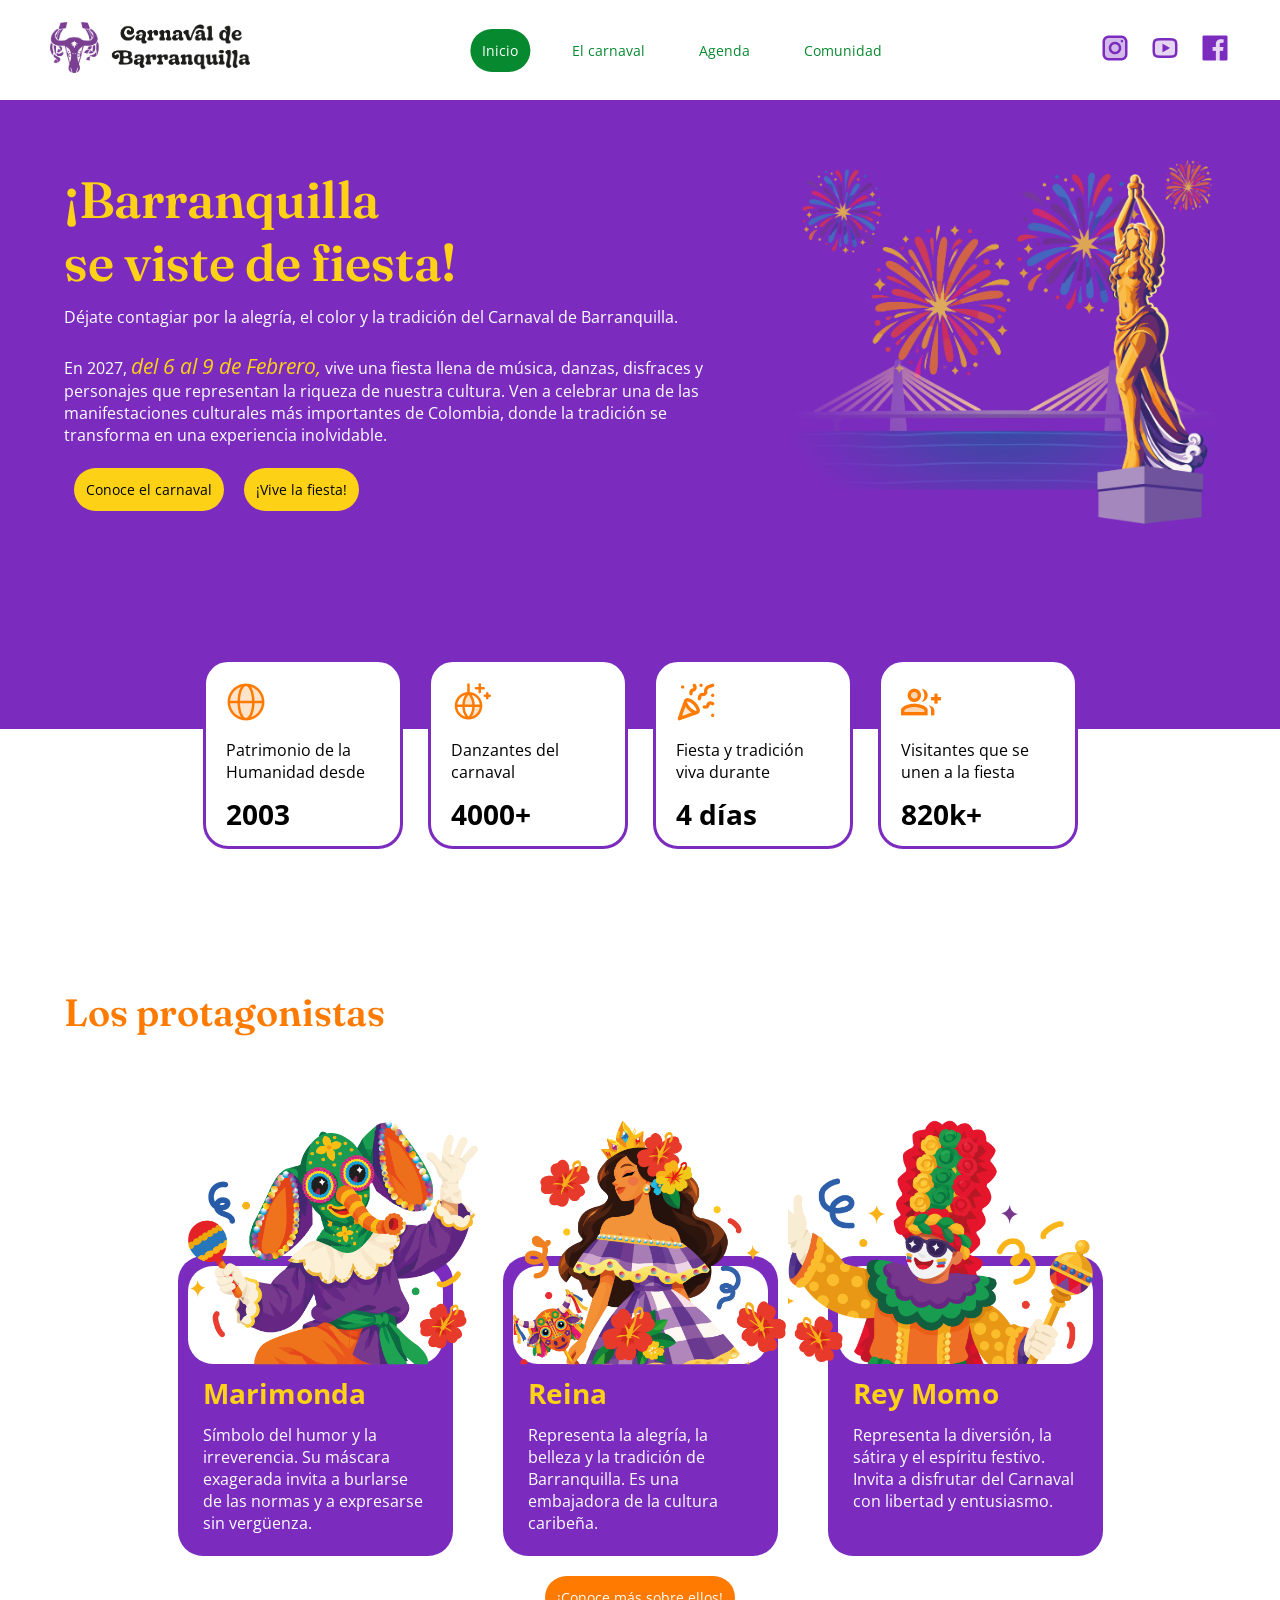
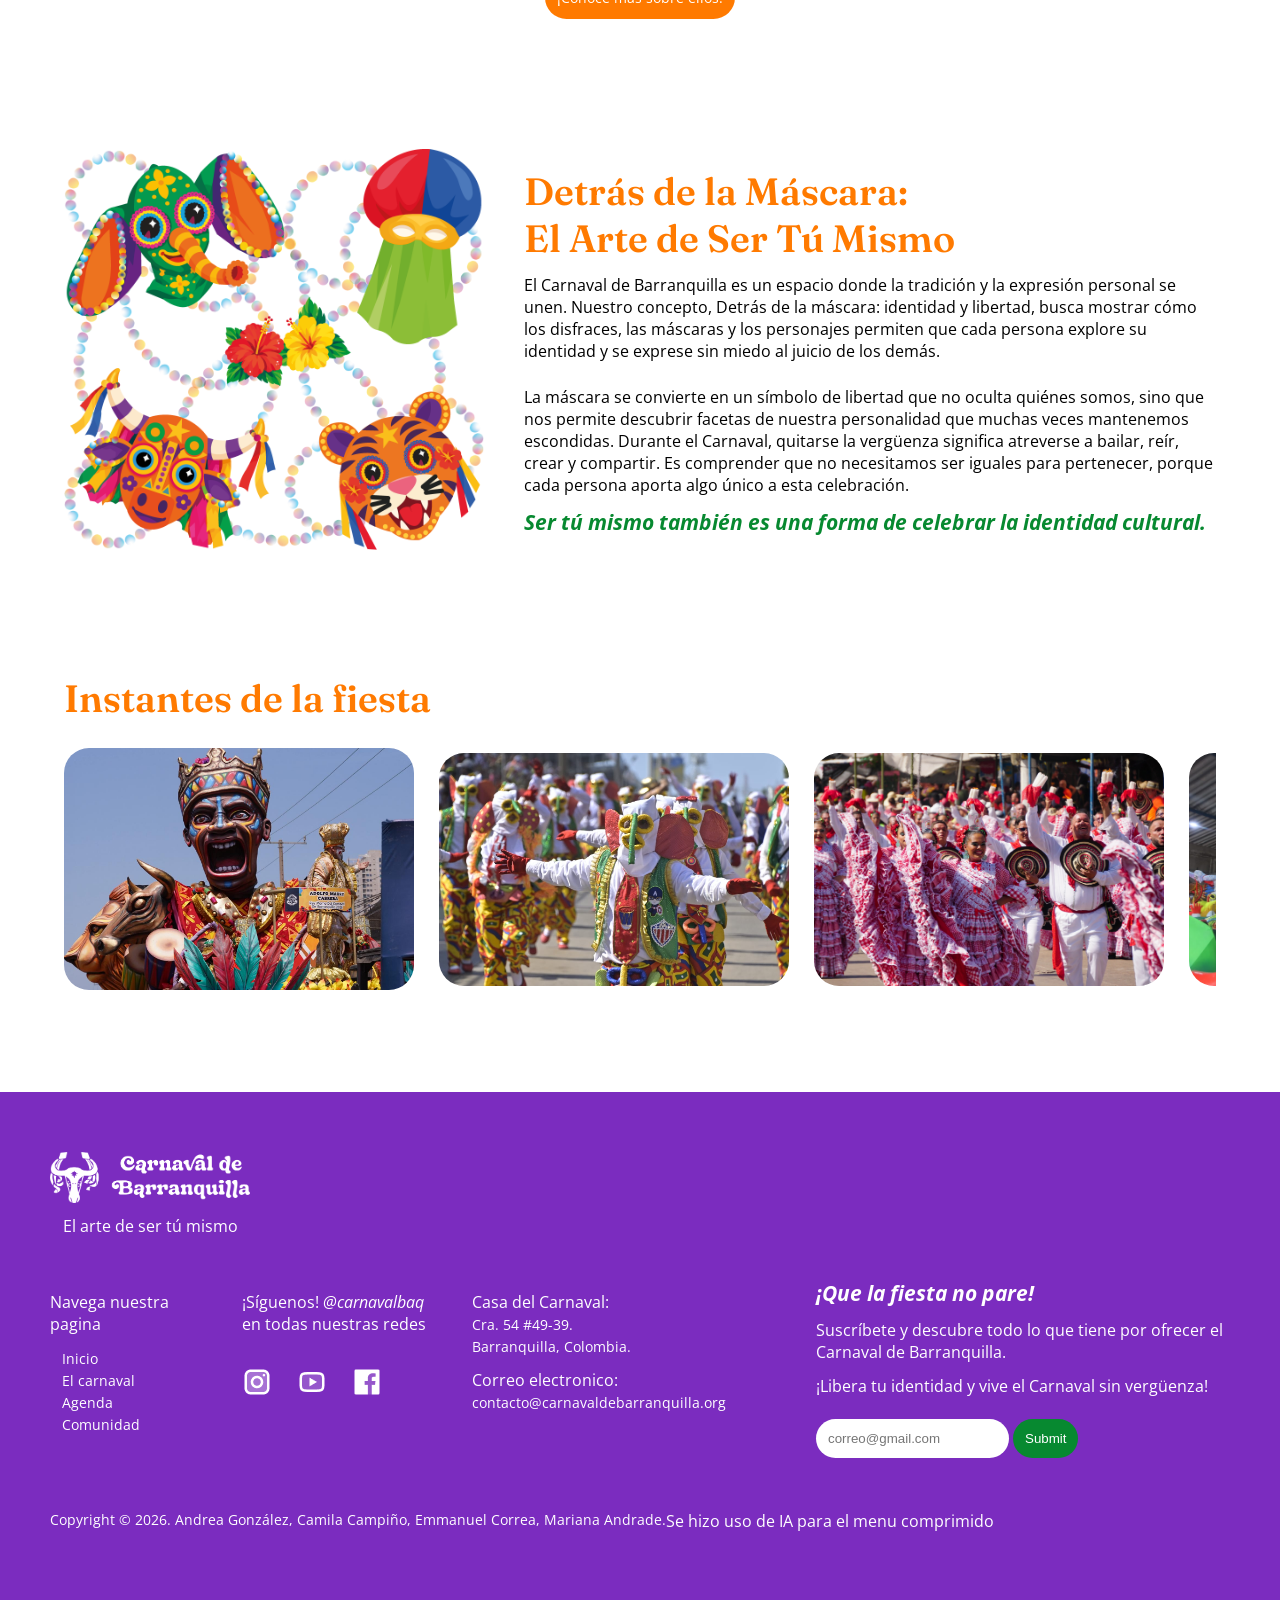
==== Carnaval_Barranquilla/index.html @ b98f7207 "Add files via upload" ====
<!DOCTYPE html>
<html lang="esp">
    <head>
        <meta charset="UTF-8">
        <meta name="viewport" content="width=device-width, initial-scale=1.0">
        <title>Inicio</title>
        <link rel="stylesheet" href="css/styles.css">
        <link rel="preconnect" href="https://fonts.googleapis.com">
        <link rel="stylesheet" href="https://fonts.googleapis.com/css2?family=Material+Symbols+Outlined"/>
        <link rel="preconnect" href="https://fonts.gstatic.com" crossorigin>
        <link href="https://fonts.googleapis.com/css2?family=Fraunces:ital,opsz,wght@0,9..144,100..900;1,9..144,100..900&display=swap" rel="stylesheet">
        <link href="https://fonts.googleapis.com/css2?family=Open+Sans:ital,wght@0,300..800;1,300..800&display=swap" rel="stylesheet">
    </head>

    <body>        
        <header>
            <nav>
                <div>
                    <img class="logo" src="resources/logo.png">
                </div>

                <input type="checkbox" id="menu-toggle" class="menu-checkbox">
                
                <label for="menu-toggle" class="boton_menu">
                    <span class="material-symbols-outlined">menu</span>
                </label>

                <div class="menu-contenido">
                    <div class="enlaces_nav">
                        <ul>
                            <li> <a class="boton_verde" href="index.html">Inicio</a> </li>
                            <li> <a class="boton_texto" href="carnaval.html">El carnaval</a> </li>
                            <li> <a class="boton_texto" href="agenda.html">Agenda</a> </li>
                            <li> <a class="boton_texto" href="comunidad.html">Comunidad</a> </li>
                        </ul>
                    </div>
                    <div class="redes">
                        <a href="https://www.instagram.com/carnavalbaq/?hl=en"> <img src="resources/iconos/icono_instagram.png"> </a>
                        <a href="https://www.youtube.com/channel/UC0_TnRxOqDR74NK70Dzixcg"> <img src="resources/iconos/icono_youtube.png"> </a>
                        <a href="https://www.facebook.com/carnavalbaq/?locale=es_LA"> <img src="resources/iconos/icono_facebook.png"> </a>
                    </div>
                </div>
            </nav>
        </header>

        <section class="principal_sec">
            <div class="base_sec">
                <div class="base_txt">
                    <h1>¡Barranquilla <br> se viste de fiesta!</h1>
                    <p>
                        Déjate contagiar por la alegría, el color y la tradición del Carnaval de Barranquilla.
                    </p>
                    <p>
                        En 2027, <span style="font-size: 21px; font-style: italic; color: #fcd116;">del 6 al 9 de Febrero,</span> vive una fiesta llena de música, danzas, disfraces y personajes que representan la
                        riqueza de nuestra cultura. Ven a celebrar una de las manifestaciones culturales más
                        importantes de Colombia, donde la tradición se transforma en una experiencia inolvidable.
                    </p>
                    <div class="botones">
                        <a class="boton_amarillo" href="carnaval.html">Conoce el carnaval</a>
                        <a class="boton_amarillo" href="agenda.html">¡Vive la fiesta!</a>
                    </div>
                </div>

                <div class="base_img">
                    <img src="resources/shakira.png" alt="">
                </div>
            </div>

            <div class="tarjetas_horizontal">
                <div class="tarjeta_pequeña">
                    <div>
                        <img src="resources/iconos/icono_mundo.png" alt="">
                        <p>Patrimonio de la Humanidad desde</p>
                        <h3>2003</h3>                            
                    </div>                        
                </div>

                <div class="tarjeta_pequeña">
                    <div>
                        <img src="resources/iconos/icono_baile.png" alt="">
                        <p>Danzantes del carnaval</p>
                        <h3>4000+</h3>
                    </div>
                </div>

                <div class="tarjeta_pequeña">
                    <div>
                        <img src="resources/iconos/icono_fiesta.png" alt="">
                        <p>Fiesta y tradición viva durante</p>
                        <h3>4 días</h3>
                    </div>
                </div>

                <div class="tarjeta_pequeña">
                    <div>
                        <img src="resources/iconos/icono_gente.png" alt="">
                        <p>Visitantes que se unen a la fiesta</p>
                        <h3>820k+</h3>
                    </div>
                </div>
            </div>
        </section>

        <section class="sec_protas">
            <div class="sec_tit">
                <h2>Los protagonistas</h2>
            </div>

            <div class="tarjetas_horizontal" style="gap: 50px;">
                <div class="tarjeta_personajep">
                    <div class="img_tp">
                        <img class="personajep" src="resources/marimonda.png" alt="">
                    </div>
                    <div class="txt_personajep">
                        <h3>Marimonda</h3>
                        <p>
                            Símbolo del humor y la irreverencia. Su máscara exagerada invita a 
                            burlarse de las normas y a expresarse sin vergüenza.
                        </p>                        
                    </div>
                </div>

                <div class="tarjeta_personajep">
                    <div class="img_tp">
                        <img class="personajep" src="resources/reina.png" alt="">
                    </div>
                    <div class="txt_personajep">
                        <h3>Reina</h3>
                        <p>
                            Representa la alegría, la belleza y la tradición de Barranquilla.
                            Es una embajadora de la cultura caribeña.
                        </p>                        
                    </div>
                </div>

                <div class="tarjeta_personajep">
                    <div class="img_tp" style="transform: scaleX(-1);">
                        <img class="personajep" src="resources/rey.png" alt="">
                    </div>
                    <div class="txt_personajep">
                        <h3>Rey Momo</h3>
                        <p>
                            Representa la diversión, la sátira y el espíritu festivo.
                            Invita a disfrutar del Carnaval con libertad y entusiasmo.
                        </p>                        
                    </div>
                </div>
            </div>

            <div class="botonesc">
                <a class="boton_naranja" href="carnaval.html#personajes">¡Conoce más sobre ellos!</a>
            </div>
        </section>

        <section>
            <div class="base_sec">
                <div class="base_img">
                    <img src="resources/mascaras.png" alt="">
                </div>
                <div class="base_txt">
                    <h2>Detrás de la Máscara: <br> El Arte de Ser Tú Mismo</h2>
                    <p>
                        El Carnaval de Barranquilla es un espacio donde la tradición y la expresión
                        personal se unen. Nuestro concepto, Detrás de la máscara: identidad y libertad,
                        busca mostrar cómo los disfraces, las máscaras y los personajes permiten que cada
                        persona explore su identidad y se exprese sin miedo al juicio de los demás.
                    </p>
                    <p>
                        La máscara se convierte en un símbolo de libertad que no oculta quiénes somos,
                        sino que nos permite descubrir facetas de nuestra personalidad que muchas veces
                        mantenemos escondidas. Durante el Carnaval, quitarse la vergüenza significa
                        atreverse a bailar, reír, crear y compartir. Es comprender que no necesitamos ser
                        iguales para pertenecer, porque cada persona aporta algo único a esta celebración.
                    </p>
                    <h4 style="color: #078930;">Ser tú mismo también es una forma de celebrar la identidad cultural.</h4>
                </div>
            </div>
        </section>

        <section>
            <div>
                <h2>Instantes de la fiesta</h2>
            </div>

            <div class="galeria">
                <div class="tarjeta_foto">
                    <img src="resources/galeria/galeria_1.jpg" alt="">
                </div>

                <div class="tarjeta_foto">
                    <img src="resources/galeria/galeria_2.jpg" alt="">
                </div>

                <div class="tarjeta_foto">
                    <img src="resources/galeria/galeria_3.jpg" alt="">
                </div>

                <div class="tarjeta_foto">
                    <img src="resources/galeria/galeria_4.jpg" alt="">
                </div>

                <div class="tarjeta_foto">
                    <img src="resources/galeria/galeria_5.jpg" alt="">
                </div>

                <div class="tarjeta_foto">
                    <img src="resources/galeria/galeria_6.jpg" alt="">
                </div>

                <div class="tarjeta_foto">
                    <img src="resources/galeria/galeria_7.jpg" alt="">
                </div>

                <div class="tarjeta_foto">
                    <img src="resources/galeria/galeria_8.jpg" alt="">
                </div>
            </div>
        </section>

        <footer>
            <div class="logo_footer">
                <img class="logo_blanco" src="resources/logob.png" alt="">
                <p>El arte de ser tú mismo</p>
            </div>

            <div class="footer_info">
                <div>
                    <p>Navega nuestra pagina</p>
                    <ul>                        
                        <li> <a class="boton_textob" href="index.html">Inicio</a> </li>
                        <li> <a class="boton_textob" href="carnaval.html">El carnaval</a> </li>
                        <li> <a class="boton_textob" href="agenda.html">Agenda</a> </li>
                        <li> <a class="boton_textob" href="comunidad.html">Comunidad</a> </li>
                    </ul>
                </div>

                <div  class="redes">
                    <p>¡Síguenos! <span style="font-style: italic;">@carnavalbaq</span> en todas nuestras redes</p>
                    <ul>                        
                        <li> <a href="https://www.instagram.com/carnavalbaq/?hl=en"> <img src="resources/iconos/icono_instagramb.png"> </a> </li>
                        <li> <a href="https://www.youtube.com/channel/UC0_TnRxOqDR74NK70Dzixcg"> <img src="resources/iconos/icono_youtubeb.png"> </a> </li>
                        <li> <a href="https://www.facebook.com/carnavalbaq/?locale=es_LA"> <img src="resources/iconos/icono_facebookb.png"> </a> </li>
                    </ul>
                </div>

                <div>
                    <p>Casa del Carnaval: <br>
                        <span style="font-size: 14px;">Cra. 54 #49-39. <br>
                        Barranquilla, Colombia.</span></p>
                    <p>Correo electronico: <br>
                        <span style="font-size: 14px;">contacto@carnavaldebarranquilla.org</span></p>
                </div>

                <form>
                    <h4 style="color: #ffffff;">¡Que la fiesta no pare!</h4>

                    <p>Suscríbete y descubre todo lo que tiene por ofrecer el Carnaval de Barranquilla.</p>
                    <p>¡Libera tu identidad y vive el Carnaval sin vergüenza!</p> 

                    <input class="casilla_correo" type="email" placeholder="correo@gmail.com">
                    <input class="boton_verde" type="submit">
                </form>          
            </div>

            <div class="copy">
                <p style="font-size: 14px;">Copyright © 2026. Andrea González, Camila Campiño, Emmanuel Correa, Mariana Andrade.</p>
                <p>Se hizo uso de IA para el menu comprimido</p>
            </div>
        </footer>

    </body>
</html>
---- Carnaval_Barranquilla/css/styles.css ----
*{
    margin: 0;
    padding: 0;
}

body{
    background-color: #ffffff;
    font-family: "Open Sans";
}

section{
    padding: 60px 5%;
    box-sizing: border-box;
}





/*--------------*/
   /*TEXTOS*/
/*--------------*/

h1{
    font-family: "Fraunces";
    font-weight: 600;
    font-size: 51px;
}

h2{
    font-family: "Fraunces";
    font-weight: 600;
    font-size: 38px;
}

h3{
    font-size: 28px;
}

h4{
    font-size: 21px;
    font-style: italic;
}

p{
    font-size: 16px;
    margin: 12px 0px;
}

a{
    font-size: 14px;
    text-decoration: none;
}





/*--------------*/
   /*BOTONES*/
/*--------------*/

.botones{
    display: flex;
    padding: 10px;
    gap: 20px;
}

.botonesc{
    display: flex;
    justify-self: center;
    padding: 10px;
    gap: 20px;
}

/*morado*/

.boton_morado{
    background-color: #7B2CBF;
    color: #ffffff;
    padding: 12px;
    border-radius: 25px;
    width: fit-content;
}

.boton_morado:hover{
    background-color: #501C7D;
}

.boton_morado:active{
    background-color: #351353;
}

/*naranja*/

.boton_amarillo{
    background-color: #fcd116;
    color: #000000;
    padding: 12px;
    border-radius: 25px;
    width: fit-content;  
}

.boton_naranja{
    background-color: #FF7A00;
    color: #ffffff;
    padding: 12px;
    border-radius: 25px;
    width: fit-content;  
}

.boton_naranja:hover, .boton_amarillo:hover{
    background-color: #CC6300;
}

.boton_naranja:hover, .boton_amarillo:active{
    background-color: #994A00;
}

/*verde*/

.boton_verde{
    background-color: #078930;
    color: #ffffff;
    padding: 12px;
    border-radius: 25px;
    border-width: 0px;
    width: fit-content;  
}

.boton_verde:hover{
    background-color: #056122;
}

.boton_verde:active{
    background-color: #033011;
}

/*texto*/

.boton_texto{
    color: #078930;
    padding: 12px;
    border-radius: 25px;   
    width: fit-content;   
}

.boton_texto:hover{
    color: #056122;
    text-decoration: underline;
}

.boton_texto:active{
    color: #033011;
    text-decoration: underline;
}

/*texto blanco*/

.boton_textob{
    color: #ffffff;
    padding: 12px;
    border-radius: 25px;
    width: fit-content;    
}

.boton_textob:hover{
    text-decoration: underline;
}

.boton_textob:active{
    text-decoration: underline;
}





/*--------------*/
   /*TARJETAS*/
/*--------------*/

.tarjetas_horizontal{
    width: 100%;
    display: flex;
    flex-wrap: wrap;
    justify-content: center;
    align-items: center;
    padding: 70px 0;
    gap: 25px;
}

.tarjetas_vertical{
    width: 100%;
    display: flex;
    flex-direction: column;
    justify-content: center;
    align-items: center;
    margin: 30px 0px;
    padding: 20px 0;
    gap: 50px;
}


/*tarjetas pequeñas*/

.tarjeta_pequeña{    
    background-color: #ffffff;
    border: 3px solid #7B2CBF;
    color: #000000;
    display: flex;
    width: 200px;
    height: 190px;
    border-radius: 25px;
    margin-bottom: -310px;
    padding: 20px;
    box-sizing: border-box;
}


/*tarjetas pequeñas 2*/

.tarjeta_pequeña2{    
    background-color: #ffffff;
    border: 3px solid #7B2CBF;
    color: #000000;
    width: 180px;
    height: 160px;
    border-radius: 25px;
    display: flex;
    flex-direction: column;
    margin-bottom: -280px;
    padding: 20px;
    box-sizing: border-box;
    gap: 10px;
}


/*tarjetas pequeñas 3*/

.tarjeta_pequeña3{    
    background-color: #ffffff;
    border: 3px solid #7B2CBF;
    color: #000000;
    width: 220px;
    height: 200px;
    border-radius: 25px;
    display: flex;
    flex-direction: column;
    margin-bottom: -280px;
    padding: 20px;
    box-sizing: border-box;
    gap: 10px;
}


/*tarjetas pequeñas personajes*/

.tarjeta_personajep{
    background-color: #7B2CBF;
    color: #ffffff;
    width: 275px;
    height: 300px;
    border-radius: 25px;
    display: flex;
    flex-direction: column;
    align-items: start;
    margin: 150px 0px -60px 0px;
    position: relative;
    padding: 10px;
    box-sizing: border-box;
}

.txt_personajep{
    padding: 0px 15px;
    box-sizing: border-box;
}

.txt_personajep h3{
    color: #fcd116;
}

.img_tp{
    background-color: #ffffff;
    position: relative;
    width: 100%;
    height: 35%;
    border-radius: 25px;
    margin-bottom: 10px;
    clip-path: inset(-150px -50px 0 -50px round 25px);
}

.personajep{
    position: absolute;
    height: 415px;
    transform: translateY(-35%);
    display: flex;
    justify-self: center;
}


/*tarjeta personajes grandes*/

.tarjeta_personajeg{
    background-color: #7B2CBF;
    color: #ffffff;
    width: 100%;
    border-radius: 25px;
    display: flex;
    flex-wrap: wrap;
    align-items: center;
    margin: 120px 0px 0px 0px;
    padding: 10px;
    box-sizing: border-box;
    gap: 10px;
}

.txt_personajeg{
    min-width: 200px;
    padding: 10px;
    flex-shrink: 1;
    flex-grow: 1;
    flex-basis: 300px;
    min-width: 250px;
}

.txt_personajeg h3{
    color: #fcd116;
}

.img_personajeg{
    background-color: #ffffff;
    max-height: 320px;
    border-radius: 25px;
    display: flex;
    justify-content: center;
    clip-path: inset(-150px 0px 0 0px round 25px);
    flex-shrink: 1;
    flex-grow: 1;
    flex-basis: 250px;
}

.personajeg{
    width: 100%;
    height:fit-content;
    transform: translateY(-18%);
}


/*tarjeta mediana*/

.tarjeta_mediana{
    background-color: #ffffff;
    border: 3px solid #7B2CBF;
    color: #000000;
    width: 325px;
    height: 375px;
    border-radius: 25px;
    display: flex;
    flex-direction: column;
    margin-bottom: -50px;
    padding: 10px;
    box-sizing: border-box;
}

.txt_tmediana{
    padding: 10px;
    box-sizing: border-box;
}

.txt_tmediana h3{
    color: #FF7A00;
}

.tarjeta_mediana img{
    width: 100%;
    border-radius: 25px;
    margin: 5px 0px;
}


/*tarjeta programación*/

.tarjeta_programacion{
    border: 3px solid #7B2CBF;
    width: 100%;
    min-height: 300px;
    border-radius: 25px;
    display: flex;
    flex-wrap: wrap;
    align-items: center;
    padding: 10px;
    box-sizing: border-box;
    gap: 25px;
}

.txt_programacion{
    width: 59%;
    height: 100%;
    border-radius: 25px;
    display: flex;
    flex-direction: column;
    padding: 10px;
    box-sizing: border-box;
    gap: 25px;
}

.txt_programacion h3{
    color: #FF7A00;
}

.info_programacion{
    display: flex;
    align-items: start;
    justify-content: start;
    gap: 50px;
}

.icon_programacion{
    display: flex;
    flex-direction: row;
    align-items: center;
    justify-content: start;
    gap: 15px;
}

.img_programacion{
    width: 38%;
    border-radius: 25px;
    display: flex;
    justify-content: center;
    flex-grow: 1;
    clip-path: fill-box;
}

.img_programacion img{
    height: 300px;
    border-radius: 25px;
}


/*tarjetas fotos*/

.galeria{
    width: 100%;
    margin: 25px 0px;
    padding-bottom: 10px;
    display: flex;
    flex-direction: row;
    overflow-x: scroll;
    align-items: center;
    gap: 25px;
}

.tarjeta_foto{
    width: 350px;
    height: fit-content;
    border-radius: 25px;
    justify-content: center;
    align-items: center;
    flex-shrink: 0;
}

.tarjeta_foto img{
    width: 100%;
    border-radius: 25px;
}


/*tarjetas creadores*/

.tarjeta_creadores{
    background-color: #7B2CBF;
    color: #ffffff;
    width: 275px;
    height: 200px;
    border-radius: 25px;
    display: flex;
    flex-direction: column;
    align-items: start;
    margin: 150px 0px -60px 0px;
    position: relative;
    padding: 10px;
    box-sizing: border-box;
}

.txt_creadores{
    padding: 0px 15px;
    box-sizing: border-box;
}

.txt_creadores h3{
    color: #fcd116;
}

.img_creadores{
    background-color: #ffffff;
    position: relative;
    width: 100%;
    height: 35%;
    border-radius: 25px;
    margin-bottom: 10px;
    clip-path: inset(-150px -50px 0 -50px round 25px);
}

.img_creadores img{
    position: absolute;
    height: 415px;
    transform: translateY(-35%);
    display: flex;
    justify-self: center;
}


/*tarjetas p&r*/

.tarjeta_pyr{
    background-color: #7B2CBF;
    color: #ffffff;
    width: 80%;
    min-height: 220px;
    border-radius: 25px;
    display: flex;
    flex-wrap: wrap;
    margin: 80px 0px 0px 0px;
    padding: 10px;
    box-sizing: border-box;
    gap: 25px;
}

.txt_personajeg{
    min-width: 200px;
    padding: 10px;
    flex-shrink: 1;
    flex-grow: 1;
    flex-basis: 300px;
    min-width: 250px;
}

.tarjeta_pyr h3{
    color: #fcd116;
}

.img_pyr{
    background-color: #ffffff;
    max-width: 300px;
    max-height: 200px;
    border-radius: 25px;
    display: flex;
    justify-content: center;
    clip-path: inset(-150px 0px 0 0px round 25px);
    flex-shrink: 1;
    flex-grow: 1;
    flex-basis: 200px;
}

.img_pyr img{
    width: 100%;
    height:fit-content;
    transform: translateY(-32%);
}



/*--------------*/
   /*NAVEGADOR*/
/*--------------*/

nav{
    width: 100%;
    min-height: 100px;
    display: flex;
    flex-wrap: wrap;
    align-items: center;
    justify-content: space-between;
    padding: 20px 50px;
    box-sizing: border-box;
    position: relative;
}

.logo{
    width: 200px;
}

.menu-contenido{
    display: flex;
    align-items: center;
}

/*Lista*/

.enlaces_nav {
    position: absolute;
    left: 50%;
    transform: translateX(-40%);
}

nav div ul{
    display: flex;
    justify-content: space-between;
    list-style: none;
    margin: 15px 0px;
    gap: 30px;
}

/*redes*/

.redes{
    display: flex;
    gap: 20px;
}





/*--------------*/
   /*FOOTER*/
/*--------------*/

footer{
    width: 100%;
    background-color: #7B2CBF;
    color: #ffffff;
    display: flex;
    flex-direction: column;
    justify-content: space-between;
    padding: 60px 50px;
    box-sizing: border-box;
    gap: 30px;
}

.logo_footer{
    display: flex;
    flex-direction: column;
    align-self: first baseline;
    align-items: center;
}

.logo_blanco{
    width: 200px;
}

.footer_info{
    display: flex;
    flex-wrap: wrap;
    gap: 30px;
}

.footer_info div{
    width: min-content;
    flex-grow: 1;
    flex-shrink: 1;
    min-width: 150px;
}

.footer_info ul{
    padding: 0px;
    list-style: none;
}

footer .redes{
    display: flex;
    flex-direction: column;
    align-items: start;
}

footer .redes ul{
    display: flex;
    margin: 0px;
    gap: 25px;
}

footer form{
    width: 30%;    
    flex-grow: 1;
    min-width: min-content;
}

.casilla_correo{
    background-color: #ffffff;
    margin: 10px 0px;
    padding: 12px;
    border-radius: 25px;
    border-width: 0px;
    width: fit-content;
}

.copy{
    display: flex;
    align-self: first baseline;    
}





/*--------------*/
   /*SECCIONES*/
/*--------------*/

.sec_tit{
    display: flex;
    align-self: first baseline;
}

section h2{
    color: #FF7A00;
}


/*Principal*/

.principal_sec{
    width: 100%;
    background-color: #7B2CBF;
    color: #ffffff;
    background-size: 75%;
}

.principal_sec h1{
    color: #fcd116;
    
}

/*secciones base*/

.base_sec{
    width: 100%;
    display: flex;
    flex-wrap: wrap;
    align-items: center;
    justify-content: space-between;
    gap: 40px;
}

.base_txt{
    display: flex;
    flex-direction: column;
    flex-grow: 1;
    flex-shrink: 1;
    flex-basis: 300px;
    min-width: 280px;
}

.base_img{
    width: 420px;
}

.base_img img{
    width: 100%;
}

/*Los protas*/

.sec_protas{
    width: 100%;
    display: flex;
    flex-wrap: wrap;
    flex-direction: column;
    justify-content: center;
    align-items: center;
    margin-top: 200px;
}


/*Los protas*/

#programacion{
    margin-top: 200px;
}


/*creadoress*/

#creadores{
    margin-top: 200px;
}

/*creadoress*/

#preguntas{
    width: 100%;
    margin-top: 200px;
}





.menu-checkbox {
    display: none;
}

.boton_menu {
    display: none;
    background: none;
    border: none;
    font-size: 32px;
    cursor: pointer;
    color: #7B2CBF;
}

@media (max-width: 768px) {

    .boton_menu {
        display: block;
    }

    .menu-contenido {
        display: none;
        position: absolute;
        top: 100px;
        left: 0;
        width: 100%;
        background-color: white;
        border-top: 1px solid #078930;
        padding: 20px 0;
        flex-direction: column;
        align-items: center;
        gap: 20px;
    }

    .enlaces_nav {
        position: static !important;
        transform: none !important;
        width: 100%;
    }

    .menu-checkbox:checked ~ .menu-contenido {
        display: flex;
    }

    .enlaces_nav, .redes {
        display: block;
    }

    .redes {
        display: flex;
        justify-content: center;
        gap: 20px;
    }

    .enlaces_nav ul {
        display: flex;
        align-items: center;
        gap: 15px;
        list-style: none;
    }


    footer div{
        width: 100%;
        align-self: center;
        flex-direction: column;
    }

    footer form{
        align-self: center;
        width: 100%;
    }



    .tarjeta_pequeña{
        margin-bottom: 0px;
    }

    .tarjeta_pequeña2{
        margin-bottom: 0px;
    }

    .tarjeta_pequeña3{
        margin-bottom: 0px;
    }

    .sec_protas{
        margin-top: 0px;
    }

    .tarjeta_mediana{
        margin-bottom: 0px;
    }

    .tarjeta_personajeg{
        margin-bottom: -25px;
    }    

    .txt_programacion{
        width: 100%;
    }
}
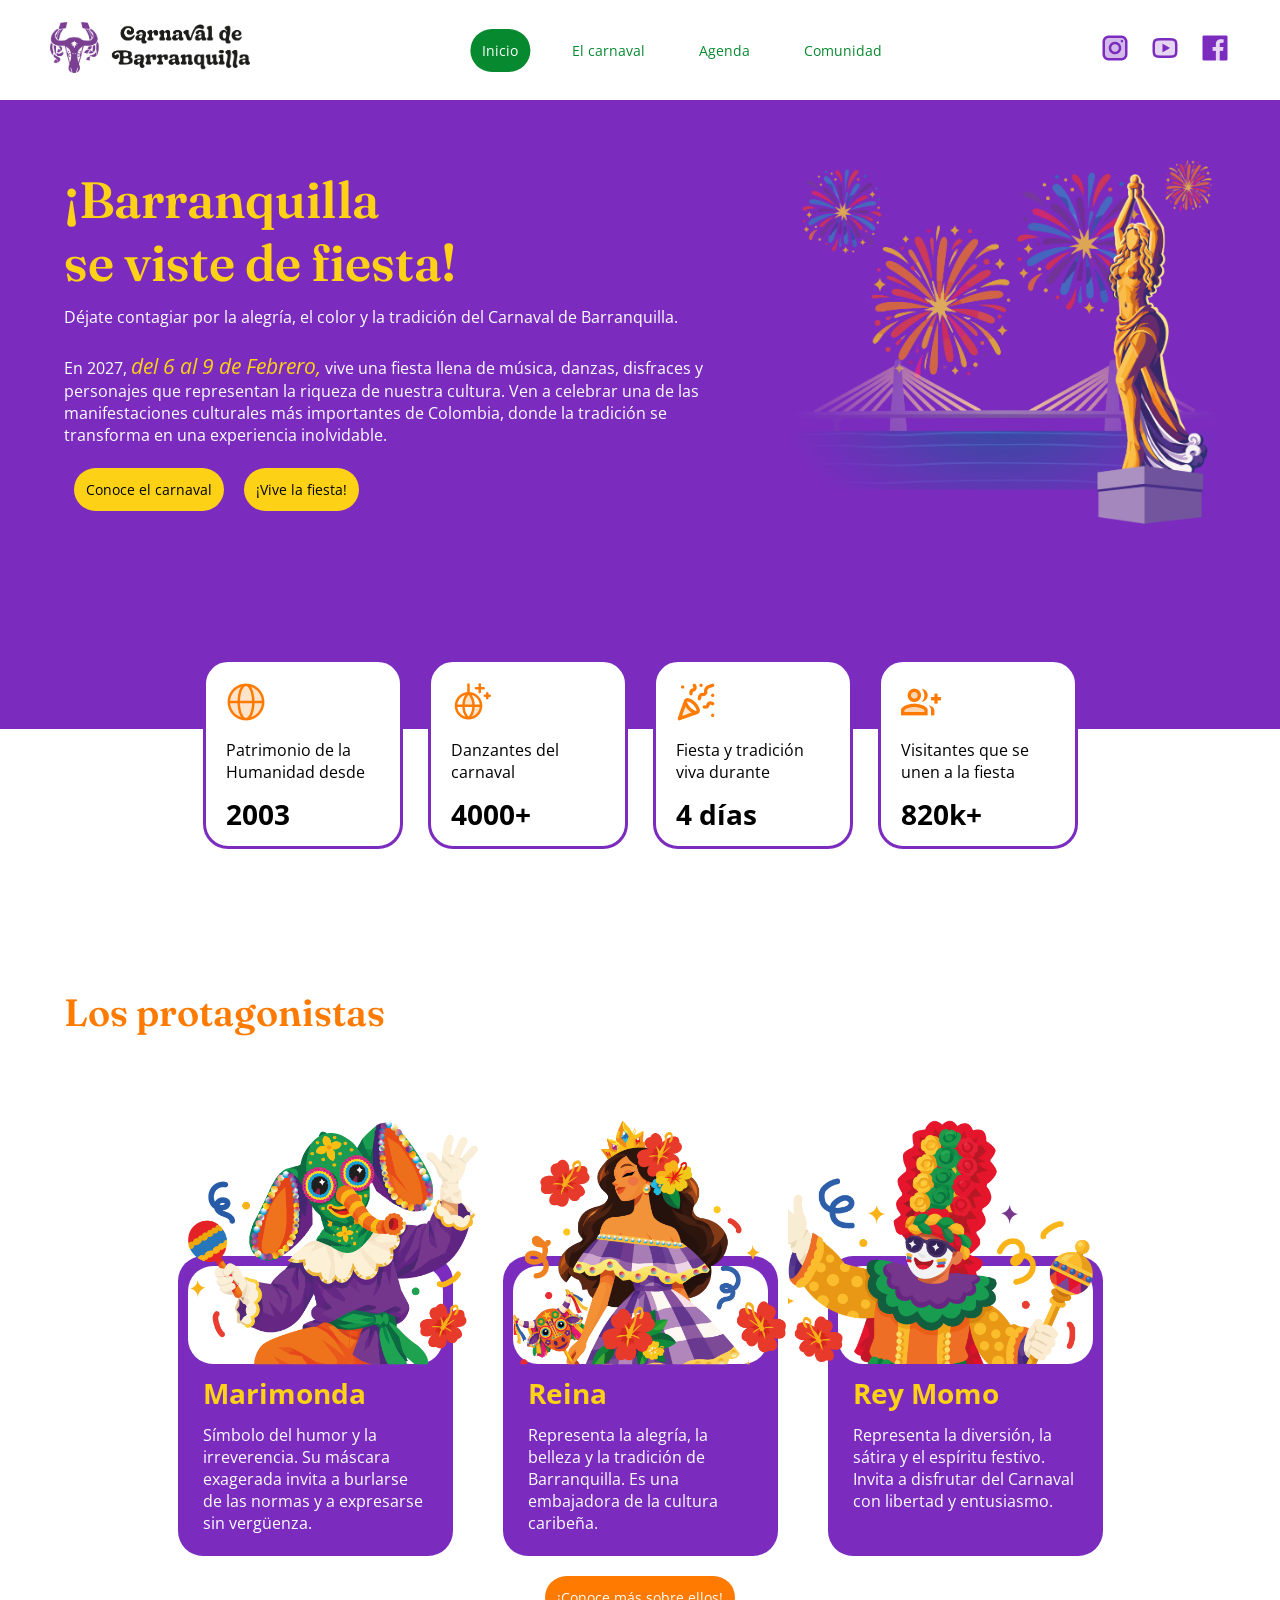
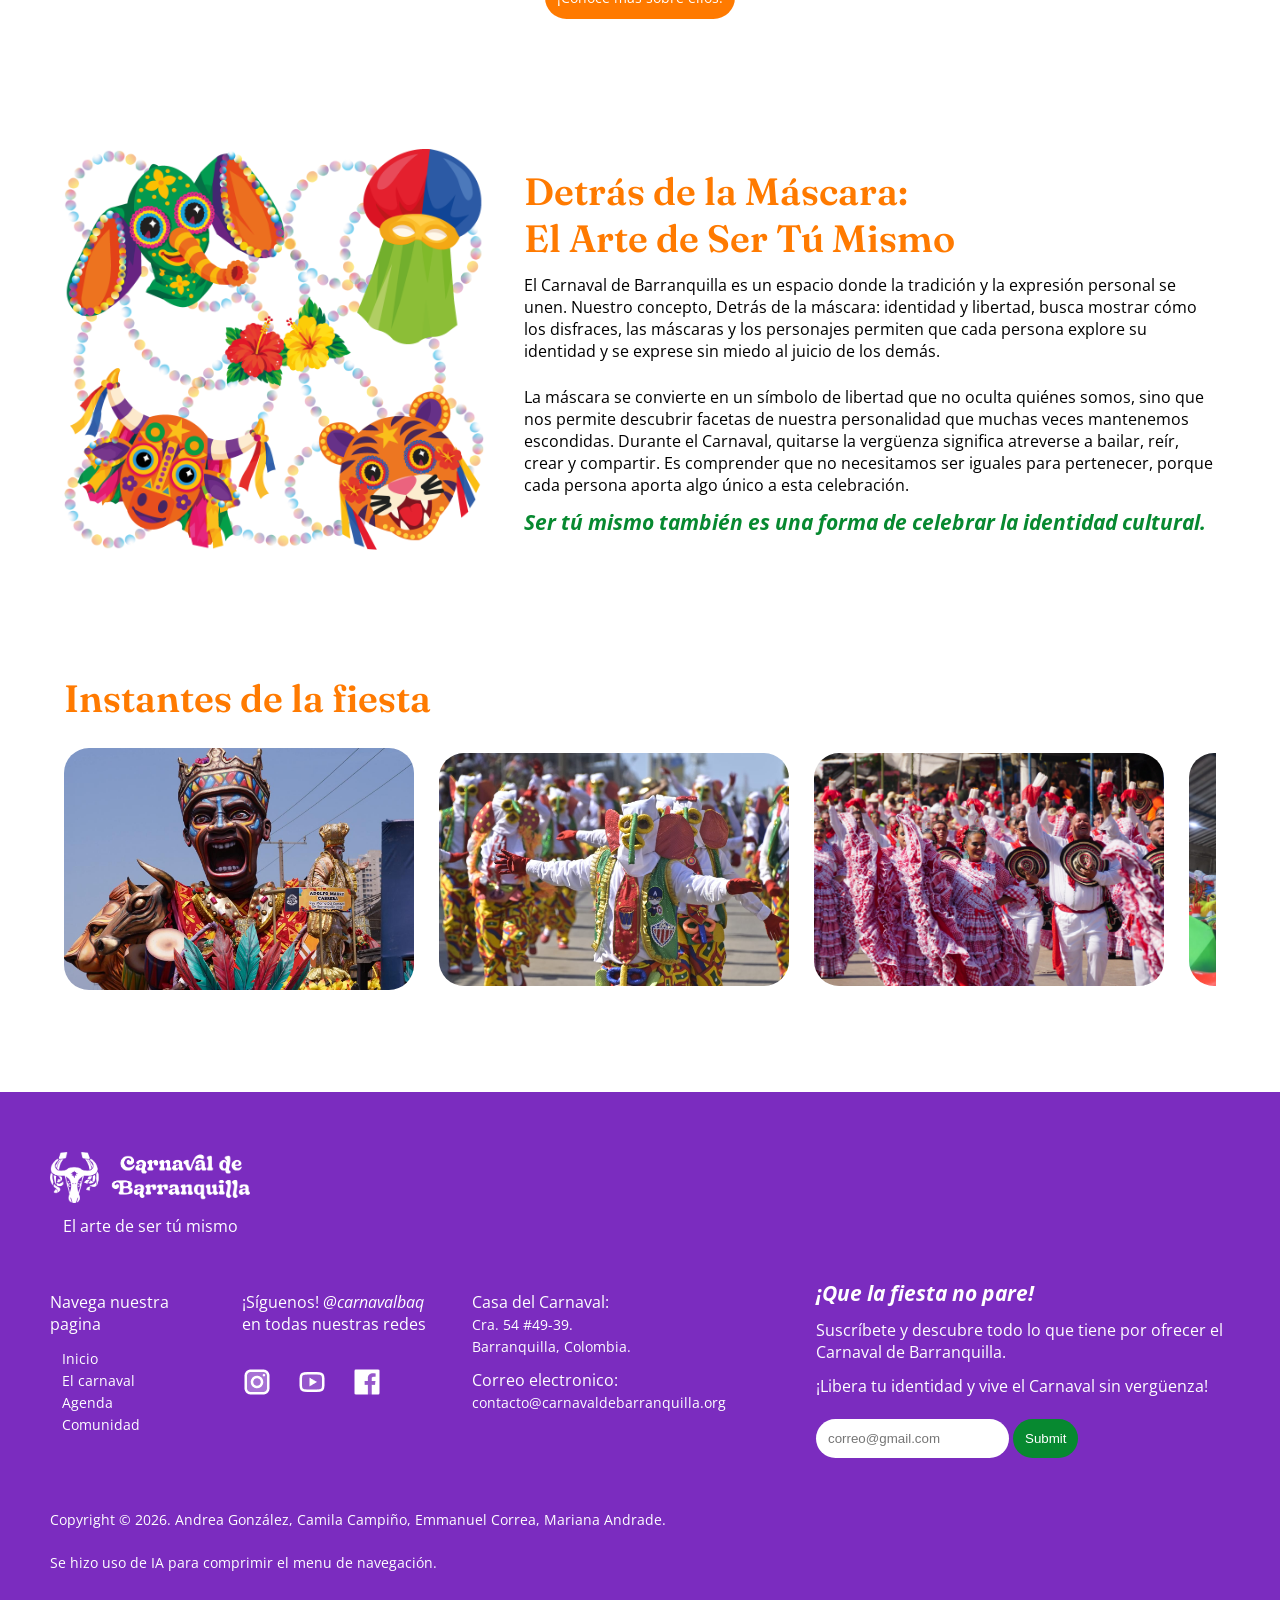
==== commit c80bed1f: "Add files via upload" ====
--- a/Carnaval_Barranquilla/index.html
+++ b/Carnaval_Barranquilla/index.html
@@ -264,7 +264,7 @@
 
             <div class="copy">
                 <p style="font-size: 14px;">Copyright © 2026. Andrea González, Camila Campiño, Emmanuel Correa, Mariana Andrade.</p>
-                <p>Se hizo uso de IA para el menu comprimido</p>
+                <p style="font-size: 14px;">Se hizo uso de IA para comprimir el menu de navegación.</p>
             </div>
         </footer>
 
--- a/Carnaval_Barranquilla/css/styles.css
+++ b/Carnaval_Barranquilla/css/styles.css
@@ -411,6 +411,7 @@
 
 .info_programacion{
     display: flex;
+    flex-wrap: wrap;
     align-items: start;
     justify-content: start;
     gap: 50px;
@@ -688,6 +689,7 @@
 
 .copy{
     display: flex;
+    flex-direction: column;
     align-self: first baseline;    
 }
 
@@ -889,4 +891,9 @@
     .txt_programacion{
         width: 100%;
     }
+
+    .info_programacion{
+        flex-direction: column;
+        gap: 5px;
+    }
 }
